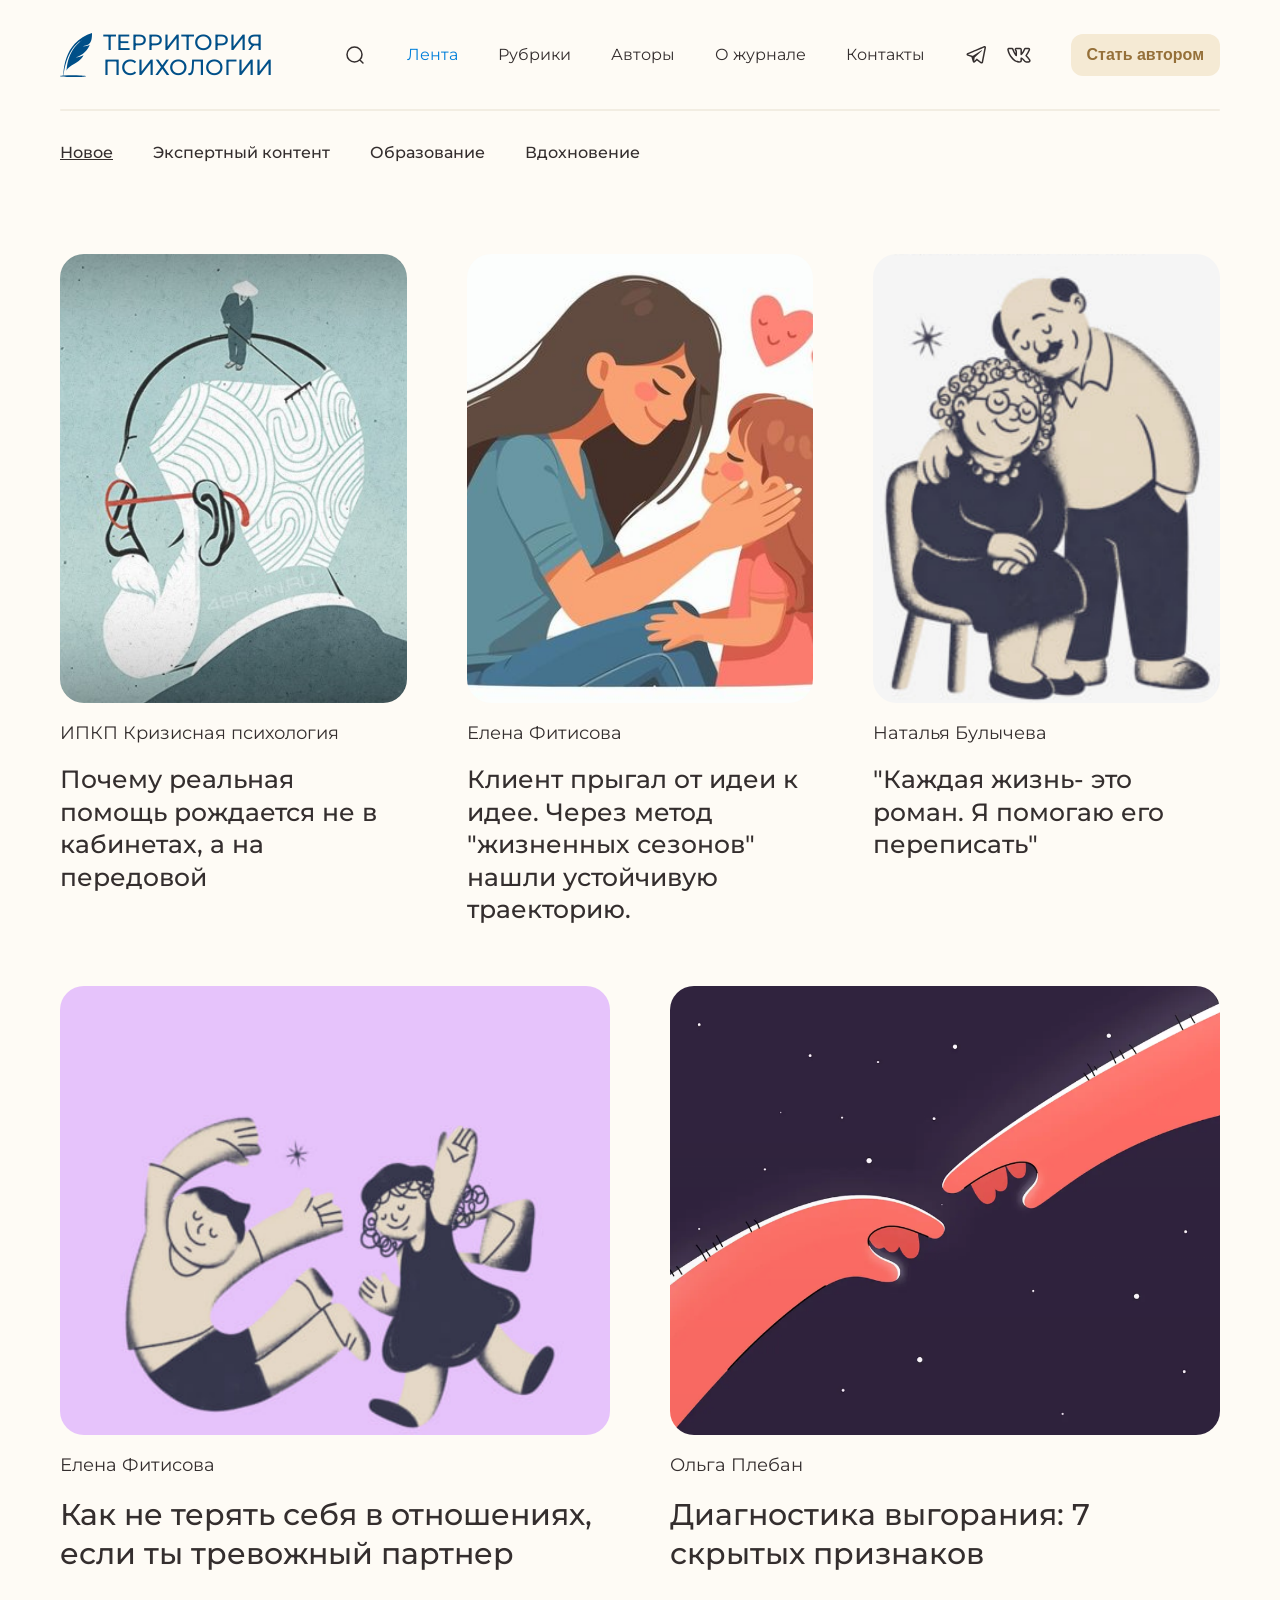
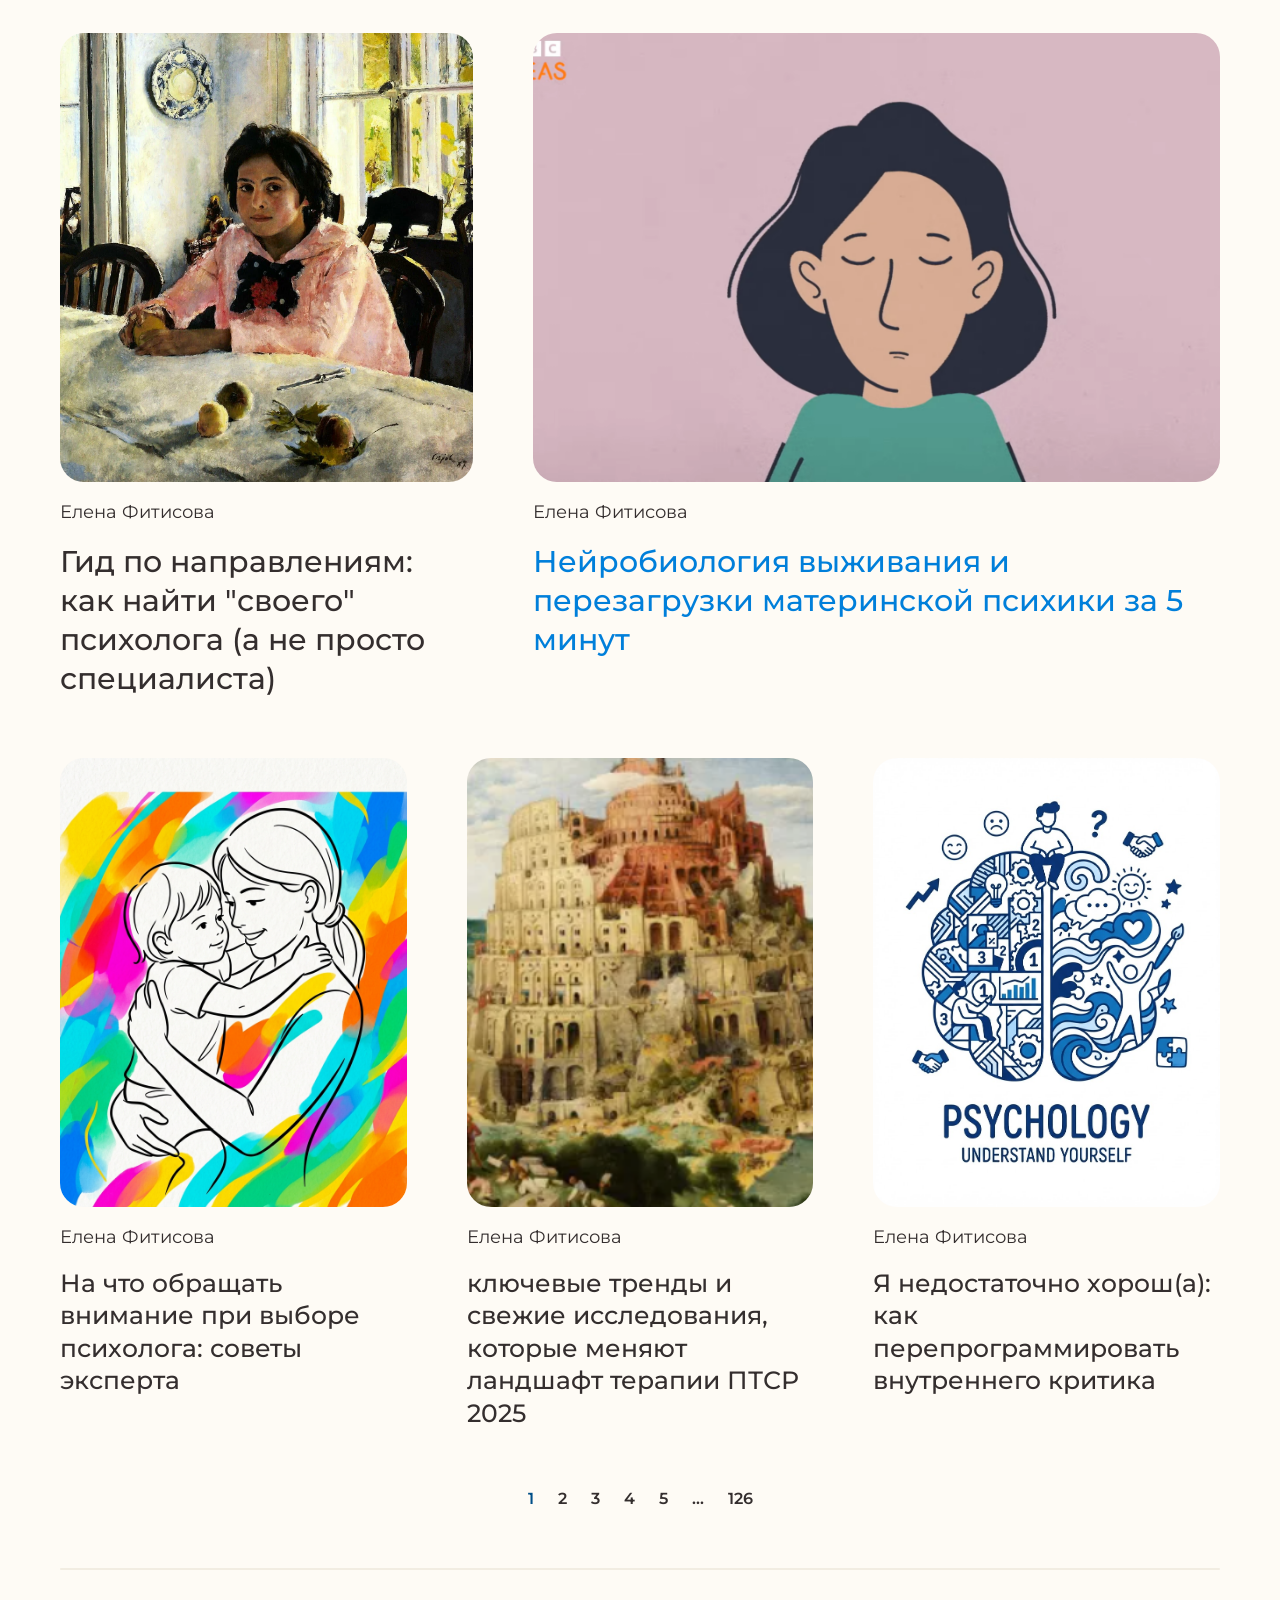
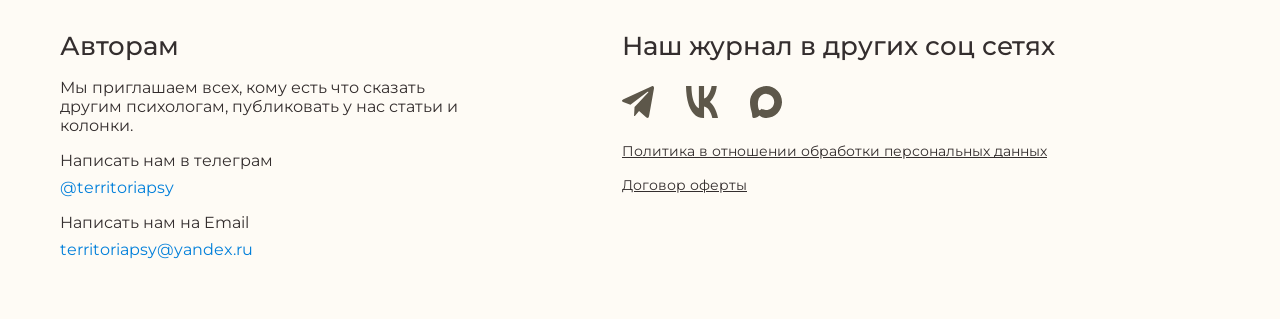
==== prototype/index.html @ 6377204c "Add clickable prototype for Territoriya Psihologii (desktop + mobile) Static HTML/CSS/JS prototype b" ====
<!doctype html>
<html lang="ru">
<head>
<meta charset="UTF-8">
<meta name="viewport" content="width=device-width, initial-scale=1">
<title>Территория психологии — Лента</title>
<link rel="preconnect" href="https://fonts.googleapis.com">
<link rel="preconnect" href="https://fonts.gstatic.com" crossorigin>
<link href="https://fonts.googleapis.com/css2?family=Montserrat:wght@400;500;600;700&display=swap" rel="stylesheet">
<link rel="stylesheet" href="styles.css">
</head>
<body>

<header class="site-header">
  <div class="container">
    <div class="header-row">
      <a href="index.html" class="logo">
        <img src="assets/logo-mark.svg" alt="Территория психологии">
        <div class="logo-text">ТЕРРИТОРИЯ<br>ПСИХОЛОГИИ</div>
      </a>
      <div class="header-menu">
        <div class="header-menu-items">
          <button class="icon-btn" aria-label="Поиск"><img src="assets/icon-search.svg" alt=""></button>
          <a href="index.html" class="active">Лента</a>
          <a href="#">Рубрики</a>
          <a href="#">Авторы</a>
          <a href="#">О журнале</a>
          <a href="#">Контакты</a>
          <div class="social-icons">
            <a href="#"><img src="assets/icon-telegram.svg" alt="Telegram"></a>
            <a href="#"><img src="assets/icon-vk.svg" alt="VK"></a>
          </div>
        </div>
        <button class="author-cta">Стать автором</button>
      </div>
      <button class="hamburger-btn" onclick="toggleMobileMenu(true)" aria-label="Меню">
        <img src="assets/icon-menu.svg" alt="">
      </button>
    </div>
    <div class="container" style="padding:0;">
      <div class="divider"></div>
    </div>
    <div class="secondary-menu container" style="padding-left:0;padding-right:0;">
      <a href="#" class="active">Новое</a>
      <a href="#">Экспертный контент</a>
      <a href="#">Образование</a>
      <a href="#">Вдохновение</a>
    </div>
  </div>
</header>

<main class="container">
  <div class="articles">

    <div class="row row-featured">
      <a href="article.html" class="card">
        <div class="card-image"><img src="assets/card-1.png" alt=""></div>
        <div class="card-author">ИПКП Кризисная психология</div>
        <div class="card-title">Почему реальная помощь рождается не в кабинетах, а на передовой</div>
      </a>
      <a href="article.html" class="card">
        <div class="card-image"><img src="assets/card-2.png" alt=""></div>
        <div class="card-author">Елена Фитисова</div>
        <div class="card-title">Клиент прыгал от идеи к идее. Через метод "жизненных сезонов" нашли устойчивую траекторию.</div>
      </a>
      <a href="article.html" class="card">
        <div class="card-image" style="background:#f5f5f5;"><img src="assets/card-3.png" alt=""></div>
        <div class="card-author">Наталья Булычева</div>
        <div class="card-title">"Каждая жизнь- это роман. Я помогаю его переписать"</div>
      </a>
    </div>

    <div class="row row-main">
      <a href="article.html" class="card">
        <div class="card-image"><img src="assets/card-4.png" alt=""></div>
        <div class="card-author">Елена Фитисова</div>
        <div class="card-title">Как не терять себя в отношениях, если ты тревожный партнер</div>
      </a>
      <a href="article.html" class="card">
        <div class="card-image"><img src="assets/card-5.png" alt=""></div>
        <div class="card-author">Ольга Плебан</div>
        <div class="card-title">Диагностика выгорания: 7 скрытых признаков</div>
      </a>
    </div>

    <div class="row row-main">
      <a href="article.html" class="card card-narrow">
        <div class="card-image"><img src="assets/card-6.png" alt=""></div>
        <div class="card-author">Елена Фитисова</div>
        <div class="card-title">Гид по направлениям: как найти "своего" психолога (а не просто специалиста)</div>
      </a>
      <a href="article.html" class="card card-wide card-link">
        <div class="card-image"><img src="assets/card-7.png" alt=""></div>
        <div class="card-author">Елена Фитисова</div>
        <div class="card-title">Нейробиология выживания и перезагрузки материнской психики за 5 минут</div>
      </a>
    </div>

    <div class="row">
      <a href="article.html" class="card">
        <div class="card-image"><img src="assets/card-bg-a.png" alt=""></div>
        <div class="card-author">Елена Фитисова</div>
        <div class="card-title">На что обращать внимание при выборе психолога: советы эксперта</div>
      </a>
      <a href="article.html" class="card">
        <div class="card-image"><img src="assets/card-8.png" alt=""></div>
        <div class="card-author">Елена Фитисова</div>
        <div class="card-title">ключевые тренды и свежие исследования, которые меняют ландшафт терапии ПТСР 2025</div>
      </a>
      <a href="article.html" class="card">
        <div class="card-image"><img src="assets/card-bg-b.png" alt=""></div>
        <div class="card-author">Елена Фитисова</div>
        <div class="card-title">Я недостаточно хорош(а): как перепрограммировать внутреннего критика</div>
      </a>
    </div>

  </div>

  <nav class="pagination">
    <a href="#" class="active">1</a>
    <a href="#">2</a>
    <a href="#">3</a>
    <a href="#">4</a>
    <a href="#">5</a>
    <span>...</span>
    <a href="#">126</a>
  </nav>

  <div class="divider" style="margin: 40px 0 0;"></div>

  <footer class="site-footer">
    <div class="footer-contact">
      <p class="footer-heading">Авторам</p>
      <p class="desc">Мы приглашаем всех, кому есть что сказать другим психологам, публиковать у нас статьи и колонки.</p>
      <div class="footer-action">
        <span>Написать нам в телеграм</span>
        <span class="handle">@territoriapsy</span>
      </div>
      <div class="footer-action">
        <span>Написать нам на Email</span>
        <span class="handle">territoriapsy@yandex.ru</span>
      </div>
    </div>
    <div class="footer-social">
      <p class="footer-heading">Наш журнал в других соц сетях</p>
      <div class="footer-social-icons">
        <img src="assets/footer-social-1.svg" alt="">
        <img src="assets/footer-social-2.svg" alt="">
        <img src="assets/footer-social-3.svg" alt="">
      </div>
      <div class="footer-policies">
        <a href="#">Политика в отношении обработки персональных данных</a>
        <a href="#">Договор оферты</a>
      </div>
    </div>
  </footer>
</main>

<div class="mobile-menu-overlay" id="mobileMenu">
  <div class="container">
    <div class="header-row">
      <a href="index.html" class="logo">
        <img src="assets/logo-mark.svg" alt="Территория психологии">
        <div class="logo-text">ТЕРРИТОРИЯ<br>ПСИХОЛОГИИ</div>
      </a>
      <button class="mobile-menu-close" onclick="toggleMobileMenu(false)" aria-label="Закрыть">
        <img src="assets/icon-close.svg" alt="">
      </button>
    </div>
    <nav class="mobile-menu-links">
      <a href="index.html" class="active">Лента</a>
      <a href="#">Рубрики</a>
      <a href="#">Авторы</a>
      <a href="#">О журнале</a>
      <a href="#">Контакты</a>
      <div class="mobile-menu-social">
        <img src="assets/footer-social-1.svg" alt="">
        <img src="assets/footer-social-2.svg" alt="">
        <img src="assets/footer-social-3.svg" alt="">
      </div>
    </nav>
    <button class="author-cta mobile-menu-cta">Стать автором</button>
  </div>
</div>

<script src="script.js"></script>
</body>
</html>
---- prototype/styles.css ----
:root {
  --bg: #fefbf5;
  --text: #342e2e;
  --blue: #007fda;
  --blue-dark: #004f88;
  --divider: #f2ede2;
  --tan-bg: #f5ead4;
  --tan-text: #957039;
  --tan-bg-2: #eddcbb;
  --tan-text-2: #885200;
  --placeholder: #a19999;
}

* {
  box-sizing: border-box;
}

html, body {
  margin: 0;
  padding: 0;
}

body {
  background: var(--bg);
  color: var(--text);
  font-family: "Montserrat", "Segoe UI", Arial, sans-serif;
  -webkit-font-smoothing: antialiased;
}

a {
  color: inherit;
  text-decoration: none;
}

img {
  display: block;
}

.container {
  width: 1320px;
  max-width: 100%;
  margin: 0 auto;
  padding: 0 60px;
}

/* Header */

.site-header {
  background: var(--bg);
}

.header-row {
  display: flex;
  align-items: center;
  justify-content: space-between;
  padding: 30px 0;
}

.logo {
  display: flex;
  align-items: center;
  gap: 11px;
}

.logo img {
  width: 32px;
  height: 44px;
}

.logo-text {
  font-size: 21.5px;
  font-weight: 500;
  line-height: 1.15;
  color: var(--blue-dark);
}

.header-menu {
  display: flex;
  align-items: center;
  gap: 40px;
}

.header-menu-items {
  display: flex;
  align-items: center;
  gap: 40px;
}

.header-menu-items .icon-btn {
  display: flex;
  align-items: center;
  justify-content: center;
  border: none;
  background: none;
  padding: 0;
  cursor: pointer;
}

.header-menu-items img {
  width: 24px;
  height: 24px;
}

.header-menu-items a {
  font-size: 16px;
  white-space: nowrap;
}

.header-menu-items a.active {
  color: var(--blue);
}

.header-menu-items a:not(.active) {
  color: var(--text);
}

.article-page .header-menu-items a.active {
  color: var(--blue-dark);
}

.social-icons {
  display: flex;
  align-items: center;
  gap: 18px;
}

.social-icons img {
  width: 24px;
  height: 24px;
}

.author-cta {
  background: var(--tan-bg);
  color: var(--tan-text);
  font-weight: 600;
  font-size: 16px;
  padding: 12px 16px;
  border-radius: 12px;
  border: none;
  cursor: pointer;
  white-space: nowrap;
}

.article-page .author-cta {
  background: var(--tan-bg-2);
  color: var(--tan-text-2);
}

.hamburger-btn {
  display: none;
  align-items: center;
  justify-content: center;
  width: 32px;
  height: 32px;
  border: none;
  background: none;
  padding: 0;
  cursor: pointer;
  flex-shrink: 0;
}

.hamburger-btn img {
  width: 32px;
  height: 32px;
}

/* Mobile menu overlay (shared markup on every page) */

.mobile-menu-overlay {
  display: none;
  position: fixed;
  inset: 0;
  background: var(--bg);
  z-index: 1000;
  overflow-y: auto;
}

.mobile-menu-overlay.open {
  display: block;
}

.mobile-menu-close {
  width: 32px;
  height: 32px;
  border: none;
  background: none;
  padding: 0;
  cursor: pointer;
}

.mobile-menu-close img {
  width: 32px;
  height: 32px;
}

.mobile-menu-links {
  display: flex;
  flex-direction: column;
  align-items: flex-end;
  gap: 32px;
  padding: 48px 20px 0;
}

.mobile-menu-links a {
  font-size: 26px;
  font-weight: 500;
  line-height: 1.6;
  color: var(--text);
}

.mobile-menu-links a.active {
  color: var(--blue-dark);
}

.mobile-menu-social {
  display: flex;
  gap: 24px;
  justify-content: flex-end;
  width: 100%;
}

.mobile-menu-social img {
  width: 32px;
  height: 32px;
}

.mobile-menu-cta {
  position: fixed;
  left: 20px;
  right: 20px;
  bottom: 32px;
  width: auto;
  text-align: center;
  background: var(--tan-bg-2);
  color: var(--tan-text-2);
}

.divider {
  height: 2px;
  background: var(--divider);
  border-radius: 5px;
  width: 100%;
}

.secondary-menu {
  display: flex;
  gap: 40px;
  padding: 32px 0;
  font-weight: 500;
  font-size: 16px;
}

.secondary-menu a.active {
  text-decoration: underline;
}

/* Back link on article page */

.back-link {
  display: inline-flex;
  align-items: center;
  gap: 12px;
  padding: 24px 0 0;
  font-size: 16px;
  cursor: pointer;
}

.back-link img {
  width: 24px;
  height: 24px;
}

/* Articles grid */

.articles {
  display: flex;
  flex-direction: column;
  gap: 60px;
  padding: 60px 0;
}

.row {
  display: flex;
  gap: 60px;
  align-items: flex-start;
}

.card {
  display: flex;
  flex-direction: column;
  gap: 19px;
  flex: 1;
  min-width: 0;
  cursor: pointer;
}

.card:hover .card-title {
  opacity: 0.85;
}

.card.card-narrow {
  flex: 0 0 413px;
}

.card.card-wide {
  flex: 1;
}

.card-image {
  width: 100%;
  height: 449px;
  border-radius: 24px;
  overflow: hidden;
  background: var(--placeholder);
}

.card-image img {
  width: 100%;
  height: 100%;
  object-fit: cover;
}

.card-author {
  font-size: 18px;
  font-weight: 400;
}

.card-title {
  font-size: 25px;
  font-weight: 500;
  line-height: 1.3;
  transition: opacity 0.15s ease;
}

.row-main .card-title {
  font-size: 30px;
  font-weight: 500;
}

.card-link .card-title {
  color: var(--blue);
}

/* Pagination */

.pagination {
  display: flex;
  justify-content: center;
  gap: 24px;
  font-weight: 600;
  font-size: 16px;
  padding-bottom: 20px;
}

.pagination .active {
  color: var(--blue-dark);
}

/* Footer */

.site-footer {
  padding: 60px 0;
  display: flex;
  gap: 162px;
}

.footer-contact,
.footer-social {
  display: flex;
  flex-direction: column;
  gap: 16px;
}

.footer-contact {
  width: 400px;
}

.footer-social {
  width: 498px;
  gap: 24px;
}

.footer-heading {
  font-size: 26px;
  font-weight: 500;
  margin: 0;
}

.footer-contact p.desc {
  font-size: 16px;
  margin: 0;
}

.footer-action {
  display: flex;
  flex-direction: column;
  gap: 8px;
  font-size: 16px;
}

.footer-action .handle {
  color: var(--blue);
}

.footer-social-icons {
  display: flex;
  gap: 32px;
}

.footer-social-icons img {
  width: 32px;
  height: 32px;
}

.footer-policies {
  display: flex;
  flex-direction: column;
  gap: 16px;
  font-size: 14px;
}

.footer-policies a {
  text-decoration: underline;
}

/* Article page */

.article-header {
  display: flex;
  flex-direction: column;
  gap: 16px;
  padding-top: 40px;
}

.article-meta {
  display: flex;
  gap: 16px;
  align-items: center;
  font-size: 20px;
}

.article-views {
  display: flex;
  align-items: center;
  gap: 8px;
}

.article-views img {
  width: 24px;
  height: 24px;
}

.article-title {
  font-size: 50px;
  font-weight: 500;
  line-height: 1.1;
  margin: 0;
}

.article-content {
  display: flex;
  gap: 60px;
  padding: 52px 0 0;
  align-items: flex-start;
}

.article-text {
  flex: 1;
  min-width: 0;
  display: flex;
  flex-direction: column;
  gap: 24px;
}

.article-text h2 {
  font-size: 26px;
  font-weight: 600;
  margin: 0;
}

.article-text p {
  font-size: 20px;
  line-height: 1.6;
  margin: 0;
}

.author-info {
  display: flex;
  gap: 20px;
  align-items: center;
  flex: 0 0 490px;
}

.author-image {
  width: 185px;
  height: 185px;
  border-radius: 24px;
  overflow: hidden;
  background: #fff;
}

.author-image img {
  width: 100%;
  height: 100%;
  object-fit: cover;
}

.author-details {
  display: flex;
  flex-direction: column;
  gap: 16px;
  width: 285px;
}

.author-name {
  font-size: 26px;
  font-weight: 600;
  text-decoration: underline;
  margin: 0;
  line-height: 1.3;
}

.author-role {
  font-size: 20px;
  margin: 0;
}

.hero-image {
  width: 100%;
  height: 683px;
  border-radius: 36px;
  overflow: hidden;
  margin-top: 60px;
}

.hero-image img {
  width: 100%;
  height: 100%;
  object-fit: cover;
}

.article-section {
  width: 780px;
  max-width: 100%;
  margin: 60px auto 0;
  display: flex;
  flex-direction: column;
  gap: 32px;
}

.article-section h3 {
  font-size: 30px;
  font-weight: 600;
  margin: 0;
}

.article-section-details {
  display: flex;
  flex-direction: column;
  gap: 16px;
  font-size: 18px;
}

.article-section-details p {
  margin: 0;
  line-height: 1.6;
}

.article-section-details ul {
  margin: 0;
  padding-left: 27px;
  display: flex;
  flex-direction: column;
  gap: 16px;
}

.article-section-details li {
  line-height: 1.6;
}

.article-footer-spacer {
  height: 60px;
}

/* ==========================================================
   Mobile (<=767px) — matches Figma "mobile" frame (428px)
   ========================================================== */

@media (max-width: 767px) {
  .container {
    padding: 0 20px;
  }

  .header-row {
    padding: 20px 0;
  }

  .logo img {
    width: 23px;
    height: 33px;
  }

  .logo-text {
    font-size: 15px;
  }

  .header-menu {
    display: none;
  }

  .hamburger-btn {
    display: flex;
  }

  .secondary-menu {
    gap: 24px;
    padding: 16px 20px;
    margin: 0 -20px;
    width: auto;
    overflow-x: auto;
    white-space: nowrap;
    -webkit-overflow-scrolling: touch;
  }

  .secondary-menu::-webkit-scrollbar {
    display: none;
  }

  /* Articles grid -> single column */

  .articles {
    gap: 32px;
    padding: 32px 0;
  }

  .row {
    flex-direction: column;
    gap: 32px;
  }

  .card {
    gap: 12px;
  }

  .card.card-narrow,
  .card.card-wide {
    flex: 1 1 auto;
  }

  .card-image {
    height: 200px;
    border-radius: 16px;
  }

  .card-author {
    font-size: 16px;
  }

  .card-title,
  .row-main .card-title {
    font-size: 18px;
    font-weight: 500;
  }

  .pagination {
    gap: 16px;
    flex-wrap: wrap;
  }

  /* Footer */

  .site-footer {
    flex-direction: column;
    gap: 40px;
    padding: 40px 0;
  }

  .footer-contact,
  .footer-social {
    width: 100%;
  }

  .footer-social {
    gap: 40px;
  }

  .footer-heading {
    font-size: 18px;
  }

  /* Article page */

  .back-link {
    padding: 16px 0 0;
  }

  .article-header {
    padding-top: 24px;
    gap: 16px;
  }

  .article-meta {
    font-size: 16px;
  }

  .article-views img {
    width: 16px;
    height: 16px;
  }

  .article-title {
    font-size: 26px;
  }

  .article-content {
    flex-direction: column;
    gap: 24px;
    padding-top: 24px;
  }

  .author-info {
    flex: none;
    width: 100%;
  }

  .author-image {
    width: 121px;
    height: 121px;
    border-radius: 16px;
  }

  .author-details {
    width: auto;
    flex: 1;
    min-width: 0;
    gap: 8px;
  }

  .author-name {
    font-size: 18px;
  }

  .author-role {
    font-size: 16px;
  }

  .article-text {
    gap: 16px;
  }

  .article-text h2 {
    font-size: 18px;
  }

  .article-text p {
    font-size: 18px;
  }

  .hero-image {
    height: 200px;
    border-radius: 16px;
    margin-top: 40px;
  }

  .article-section {
    width: 100%;
    margin: 40px 0 0;
    gap: 24px;
  }

  .article-section h3 {
    font-size: 18px;
  }

  .article-section-details {
    font-size: 16px;
  }

  .article-footer-spacer {
    height: 40px;
  }
}
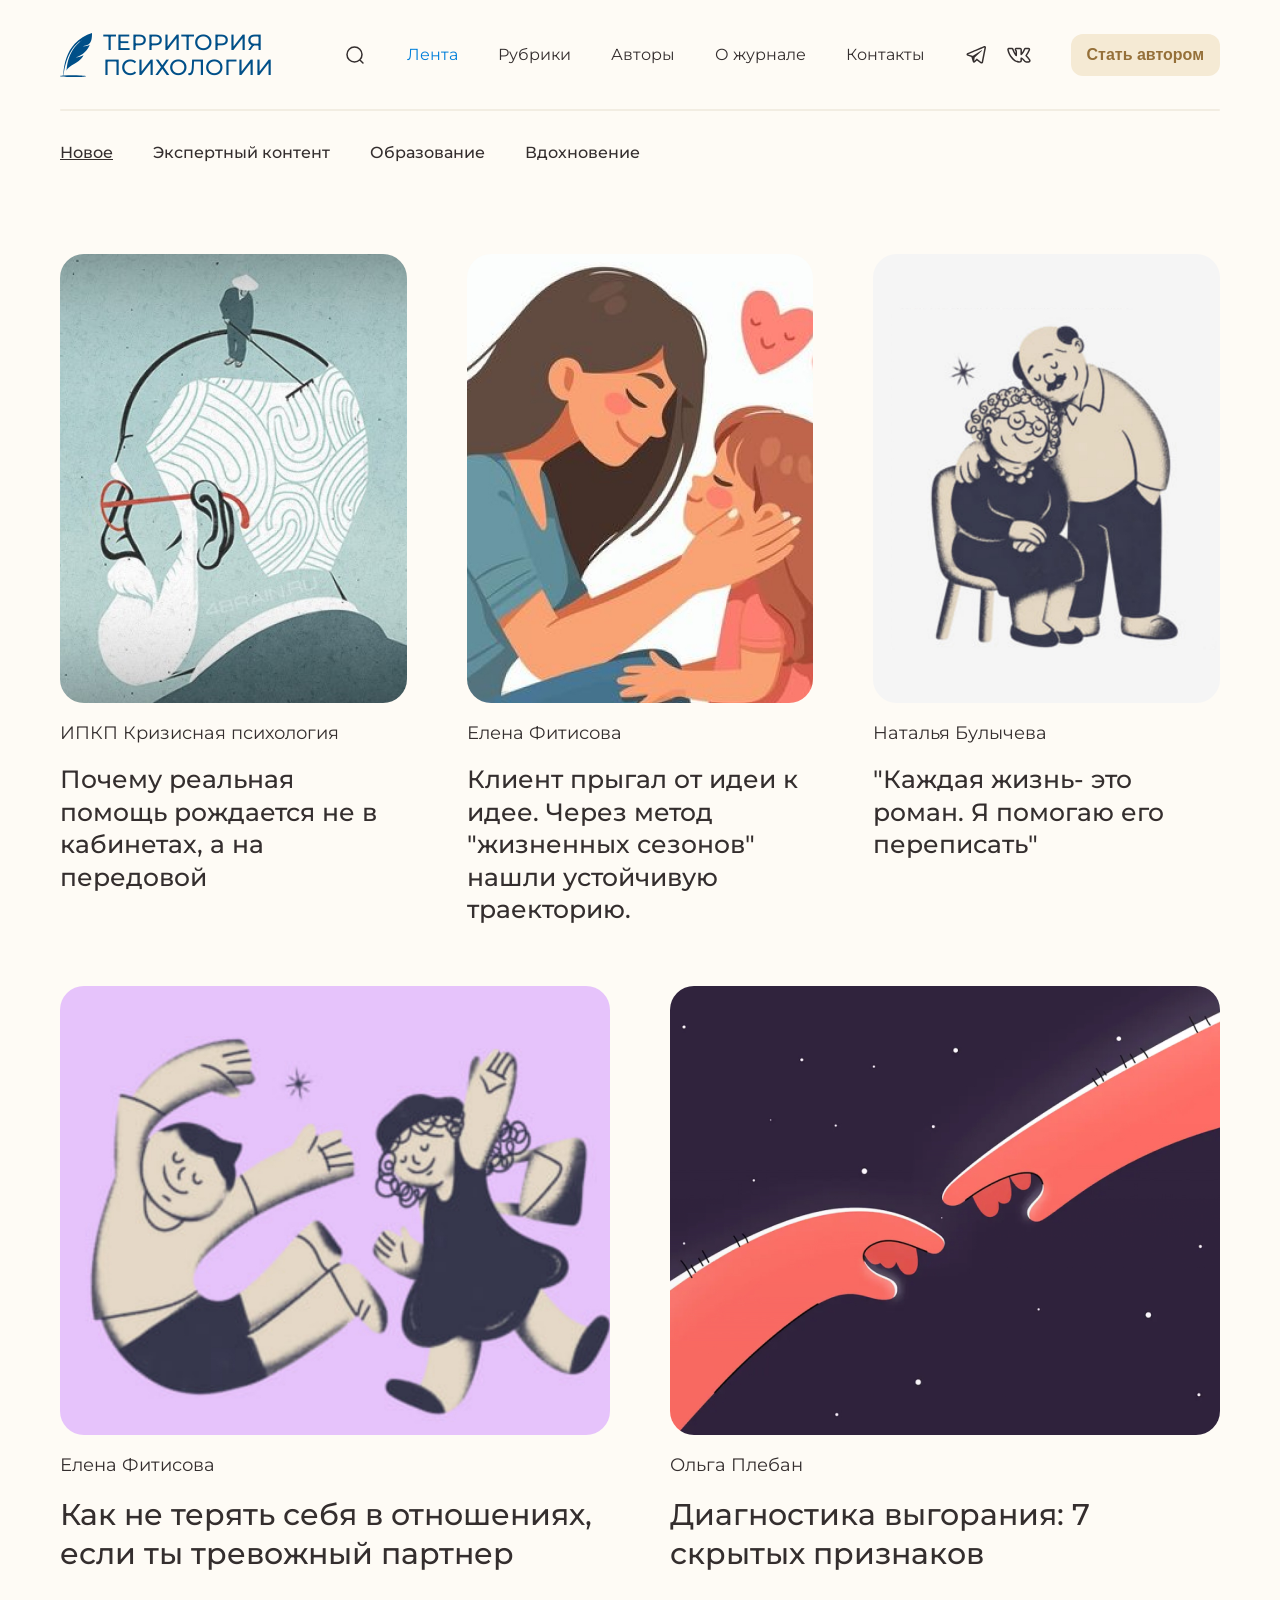
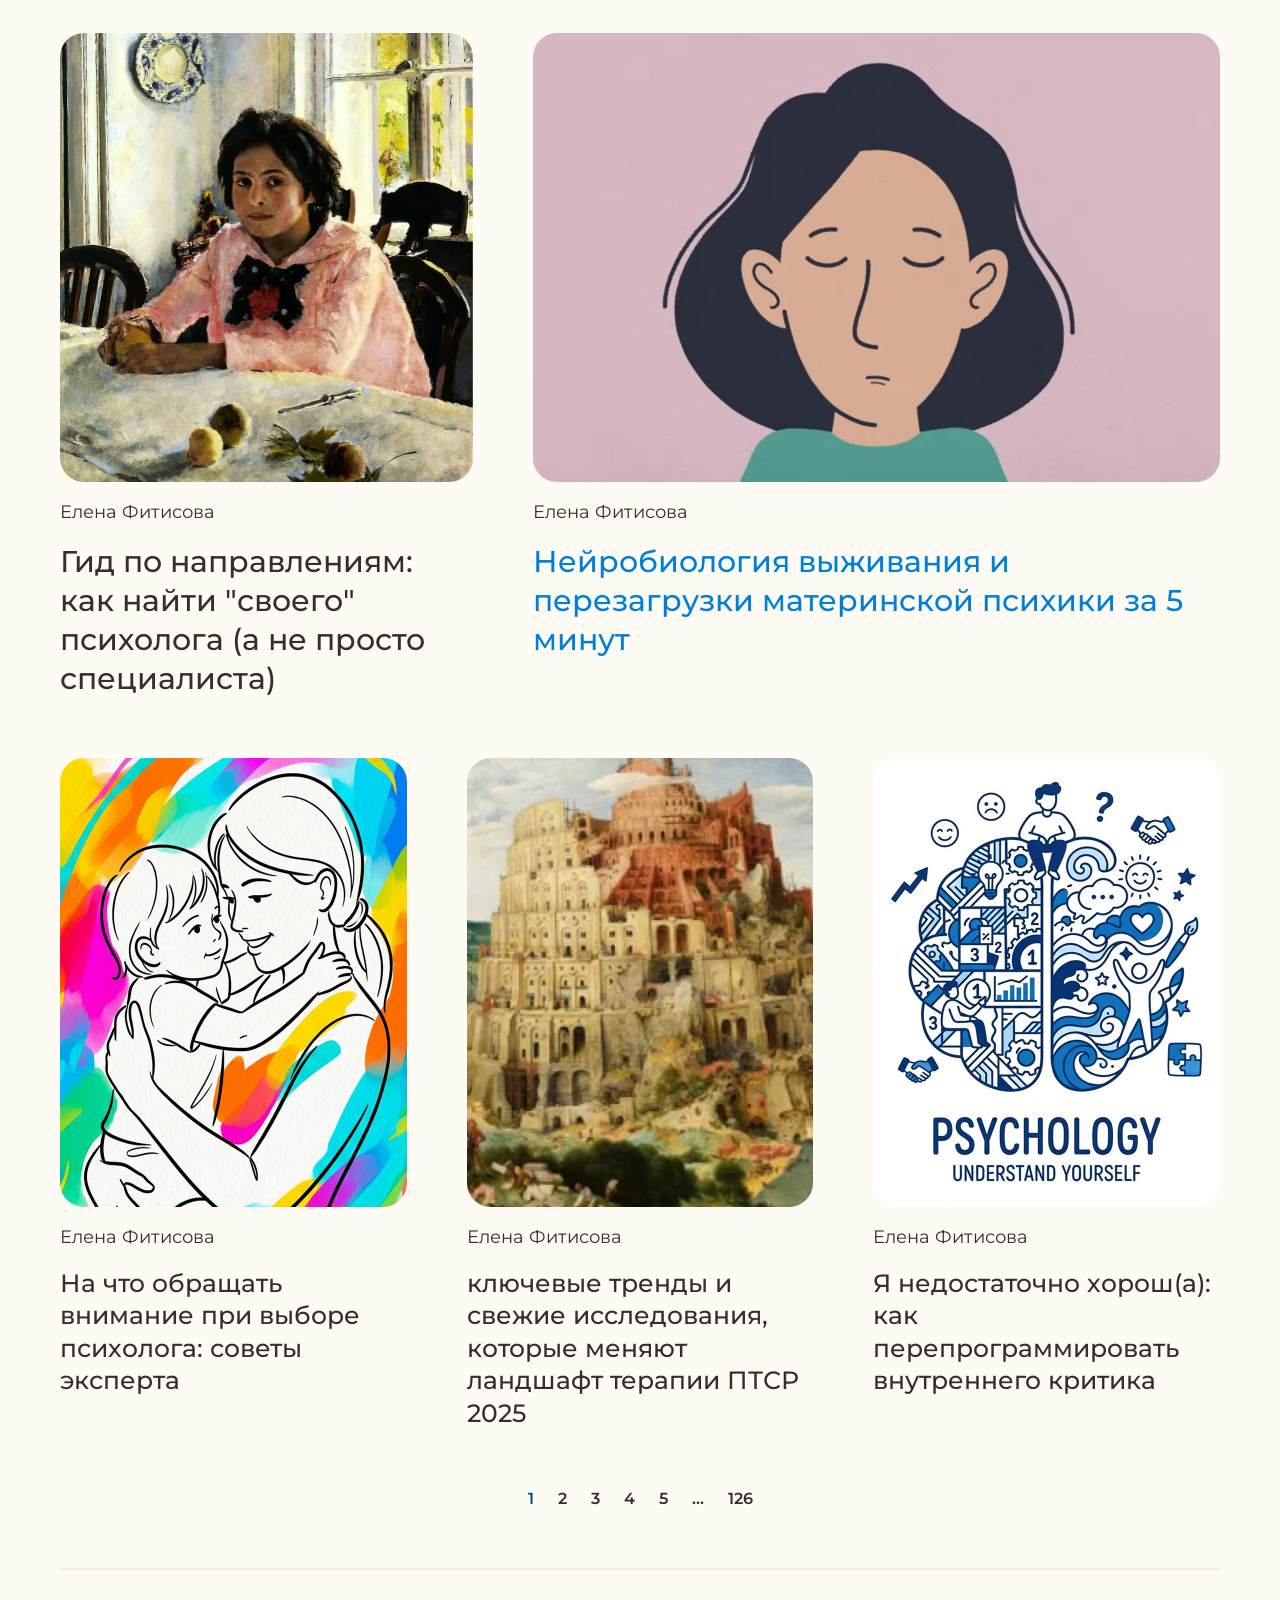
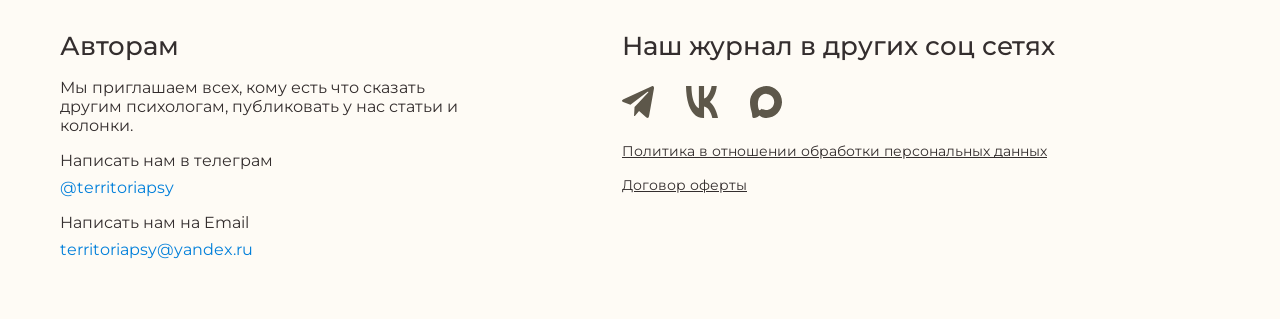
==== commit b7cee228: "Replace placeholder images with final photos/illustrations Swap Figma-export card art for the finish" ====
--- a/prototype/index.html
+++ b/prototype/index.html
@@ -54,17 +54,17 @@
 
     <div class="row row-featured">
       <a href="article.html" class="card">
-        <div class="card-image"><img src="assets/card-1.png" alt=""></div>
+        <div class="card-image"><img src="assets/card-1.jpg" alt=""></div>
         <div class="card-author">ИПКП Кризисная психология</div>
         <div class="card-title">Почему реальная помощь рождается не в кабинетах, а на передовой</div>
       </a>
       <a href="article.html" class="card">
-        <div class="card-image"><img src="assets/card-2.png" alt=""></div>
+        <div class="card-image"><img src="assets/card-2.jpg" alt=""></div>
         <div class="card-author">Елена Фитисова</div>
         <div class="card-title">Клиент прыгал от идеи к идее. Через метод "жизненных сезонов" нашли устойчивую траекторию.</div>
       </a>
       <a href="article.html" class="card">
-        <div class="card-image" style="background:#f5f5f5;"><img src="assets/card-3.png" alt=""></div>
+        <div class="card-image"><img src="assets/card-3.jpg" alt=""></div>
         <div class="card-author">Наталья Булычева</div>
         <div class="card-title">"Каждая жизнь- это роман. Я помогаю его переписать"</div>
       </a>
@@ -72,12 +72,12 @@
 
     <div class="row row-main">
       <a href="article.html" class="card">
-        <div class="card-image"><img src="assets/card-4.png" alt=""></div>
+        <div class="card-image"><img src="assets/card-4.jpg" alt=""></div>
         <div class="card-author">Елена Фитисова</div>
         <div class="card-title">Как не терять себя в отношениях, если ты тревожный партнер</div>
       </a>
       <a href="article.html" class="card">
-        <div class="card-image"><img src="assets/card-5.png" alt=""></div>
+        <div class="card-image"><img src="assets/card-5.jpg" alt=""></div>
         <div class="card-author">Ольга Плебан</div>
         <div class="card-title">Диагностика выгорания: 7 скрытых признаков</div>
       </a>
@@ -85,12 +85,12 @@
 
     <div class="row row-main">
       <a href="article.html" class="card card-narrow">
-        <div class="card-image"><img src="assets/card-6.png" alt=""></div>
+        <div class="card-image"><img src="assets/card-6.jpg" alt=""></div>
         <div class="card-author">Елена Фитисова</div>
         <div class="card-title">Гид по направлениям: как найти "своего" психолога (а не просто специалиста)</div>
       </a>
       <a href="article.html" class="card card-wide card-link">
-        <div class="card-image"><img src="assets/card-7.png" alt=""></div>
+        <div class="card-image"><img src="assets/card-7.jpg" alt=""></div>
         <div class="card-author">Елена Фитисова</div>
         <div class="card-title">Нейробиология выживания и перезагрузки материнской психики за 5 минут</div>
       </a>
@@ -98,17 +98,17 @@
 
     <div class="row">
       <a href="article.html" class="card">
-        <div class="card-image"><img src="assets/card-bg-a.png" alt=""></div>
+        <div class="card-image"><img src="assets/card-8.jpg" alt=""></div>
         <div class="card-author">Елена Фитисова</div>
         <div class="card-title">На что обращать внимание при выборе психолога: советы эксперта</div>
       </a>
       <a href="article.html" class="card">
-        <div class="card-image"><img src="assets/card-8.png" alt=""></div>
+        <div class="card-image"><img src="assets/card-9.jpg" alt=""></div>
         <div class="card-author">Елена Фитисова</div>
         <div class="card-title">ключевые тренды и свежие исследования, которые меняют ландшафт терапии ПТСР 2025</div>
       </a>
       <a href="article.html" class="card">
-        <div class="card-image"><img src="assets/card-bg-b.png" alt=""></div>
+        <div class="card-image"><img src="assets/card-10.jpg" alt=""></div>
         <div class="card-author">Елена Фитисова</div>
         <div class="card-title">Я недостаточно хорош(а): как перепрограммировать внутреннего критика</div>
       </a>
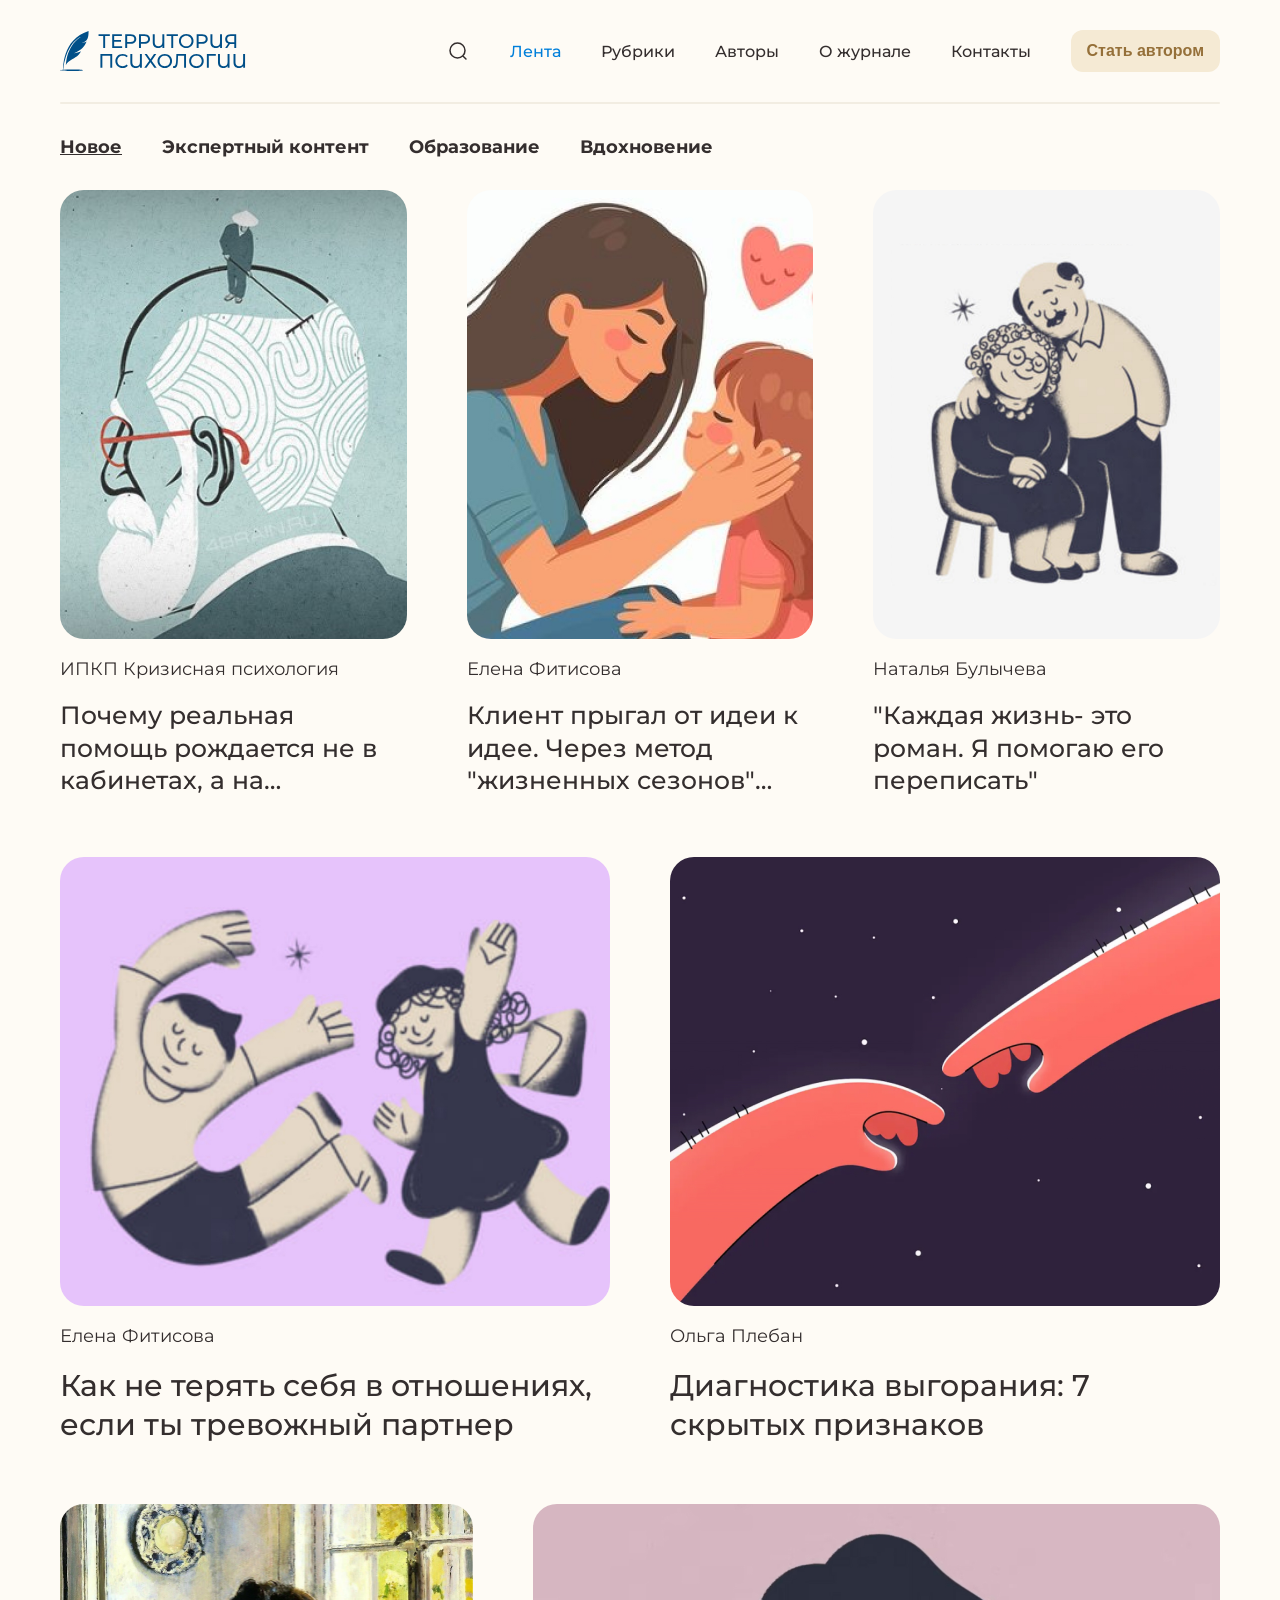
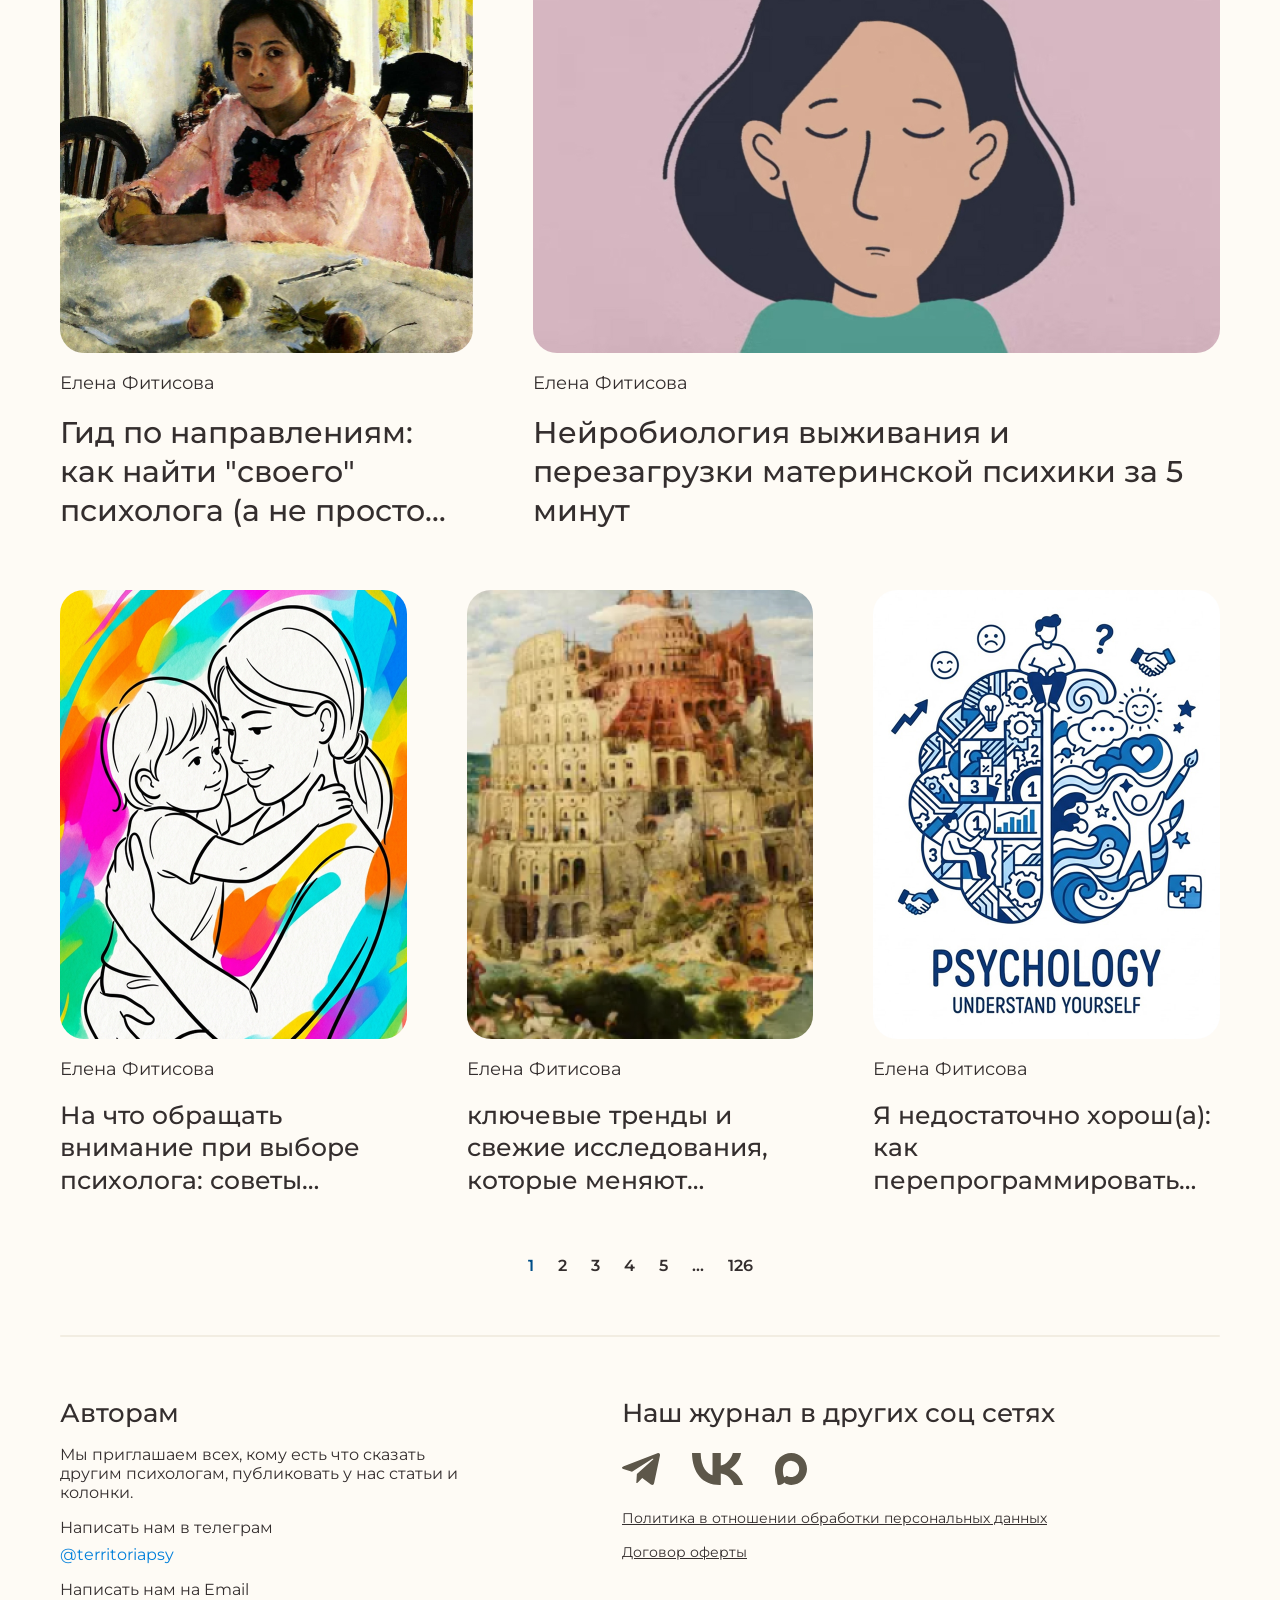
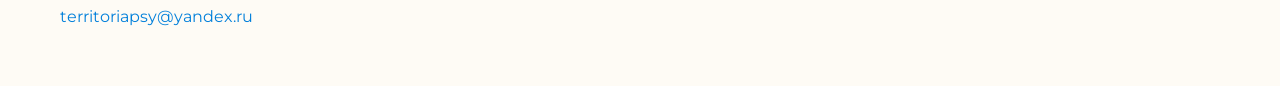
==== commit fa4d9dd8: "Update header logo, fix distorted footer social icons, header nav weight Swap in the finished combin" ====
--- a/prototype/index.html
+++ b/prototype/index.html
@@ -15,8 +15,7 @@
   <div class="container">
     <div class="header-row">
       <a href="index.html" class="logo">
-        <img src="assets/logo-mark.svg" alt="Территория психологии">
-        <div class="logo-text">ТЕРРИТОРИЯ<br>ПСИХОЛОГИИ</div>
+        <img src="assets/Logo.svg" alt="Территория психологии">
       </a>
       <div class="header-menu">
         <div class="header-menu-items">
@@ -26,10 +25,6 @@
           <a href="#">Авторы</a>
           <a href="#">О журнале</a>
           <a href="#">Контакты</a>
-          <div class="social-icons">
-            <a href="#"><img src="assets/icon-telegram.svg" alt="Telegram"></a>
-            <a href="#"><img src="assets/icon-vk.svg" alt="VK"></a>
-          </div>
         </div>
         <button class="author-cta">Стать автором</button>
       </div>
@@ -160,8 +155,7 @@
   <div class="container">
     <div class="header-row">
       <a href="index.html" class="logo">
-        <img src="assets/logo-mark.svg" alt="Территория психологии">
-        <div class="logo-text">ТЕРРИТОРИЯ<br>ПСИХОЛОГИИ</div>
+        <img src="assets/Logo.svg" alt="Территория психологии">
       </a>
       <button class="mobile-menu-close" onclick="toggleMobileMenu(false)" aria-label="Закрыть">
         <img src="assets/icon-close.svg" alt="">
--- a/prototype/styles.css
+++ b/prototype/styles.css
@@ -63,15 +63,8 @@
 }
 
 .logo img {
-  width: 32px;
-  height: 44px;
-}
-
-.logo-text {
-  font-size: 21.5px;
-  font-weight: 500;
-  line-height: 1.15;
-  color: var(--blue-dark);
+  width: auto;
+  height: 40px;
 }
 
 .header-menu {
@@ -103,6 +96,7 @@
 
 .header-menu-items a {
   font-size: 16px;
+  font-weight: 500;
   white-space: nowrap;
 }
 
@@ -220,7 +214,7 @@
 }
 
 .mobile-menu-social img {
-  width: 32px;
+  width: auto;
   height: 32px;
 }
 
@@ -246,8 +240,8 @@
   display: flex;
   gap: 40px;
   padding: 32px 0;
-  font-weight: 500;
-  font-size: 16px;
+  font-weight: 700;
+  font-size: 18px;
 }
 
 .secondary-menu a.active {
@@ -276,7 +270,7 @@
   display: flex;
   flex-direction: column;
   gap: 60px;
-  padding: 60px 0;
+  padding: 0 0 60px;
 }
 
 .row {
@@ -329,7 +323,11 @@
   font-size: 25px;
   font-weight: 500;
   line-height: 1.3;
-  transition: opacity 0.15s ease;
+  transition: color 0.15s ease, opacity 0.15s ease;
+  display: -webkit-box;
+  -webkit-box-orient: vertical;
+  -webkit-line-clamp: 3;
+  overflow: hidden;
 }
 
 .row-main .card-title {
@@ -337,8 +335,9 @@
   font-weight: 500;
 }
 
-.card-link .card-title {
+.card-link:hover .card-title {
   color: var(--blue);
+  opacity: 1;
 }
 
 /* Pagination */
@@ -408,7 +407,7 @@
 }
 
 .footer-social-icons img {
-  width: 32px;
+  width: auto;
   height: 32px;
 }
 
@@ -596,12 +595,8 @@
   }
 
   .logo img {
-    width: 23px;
+    width: auto;
     height: 33px;
-  }
-
-  .logo-text {
-    font-size: 15px;
   }
 
   .header-menu {
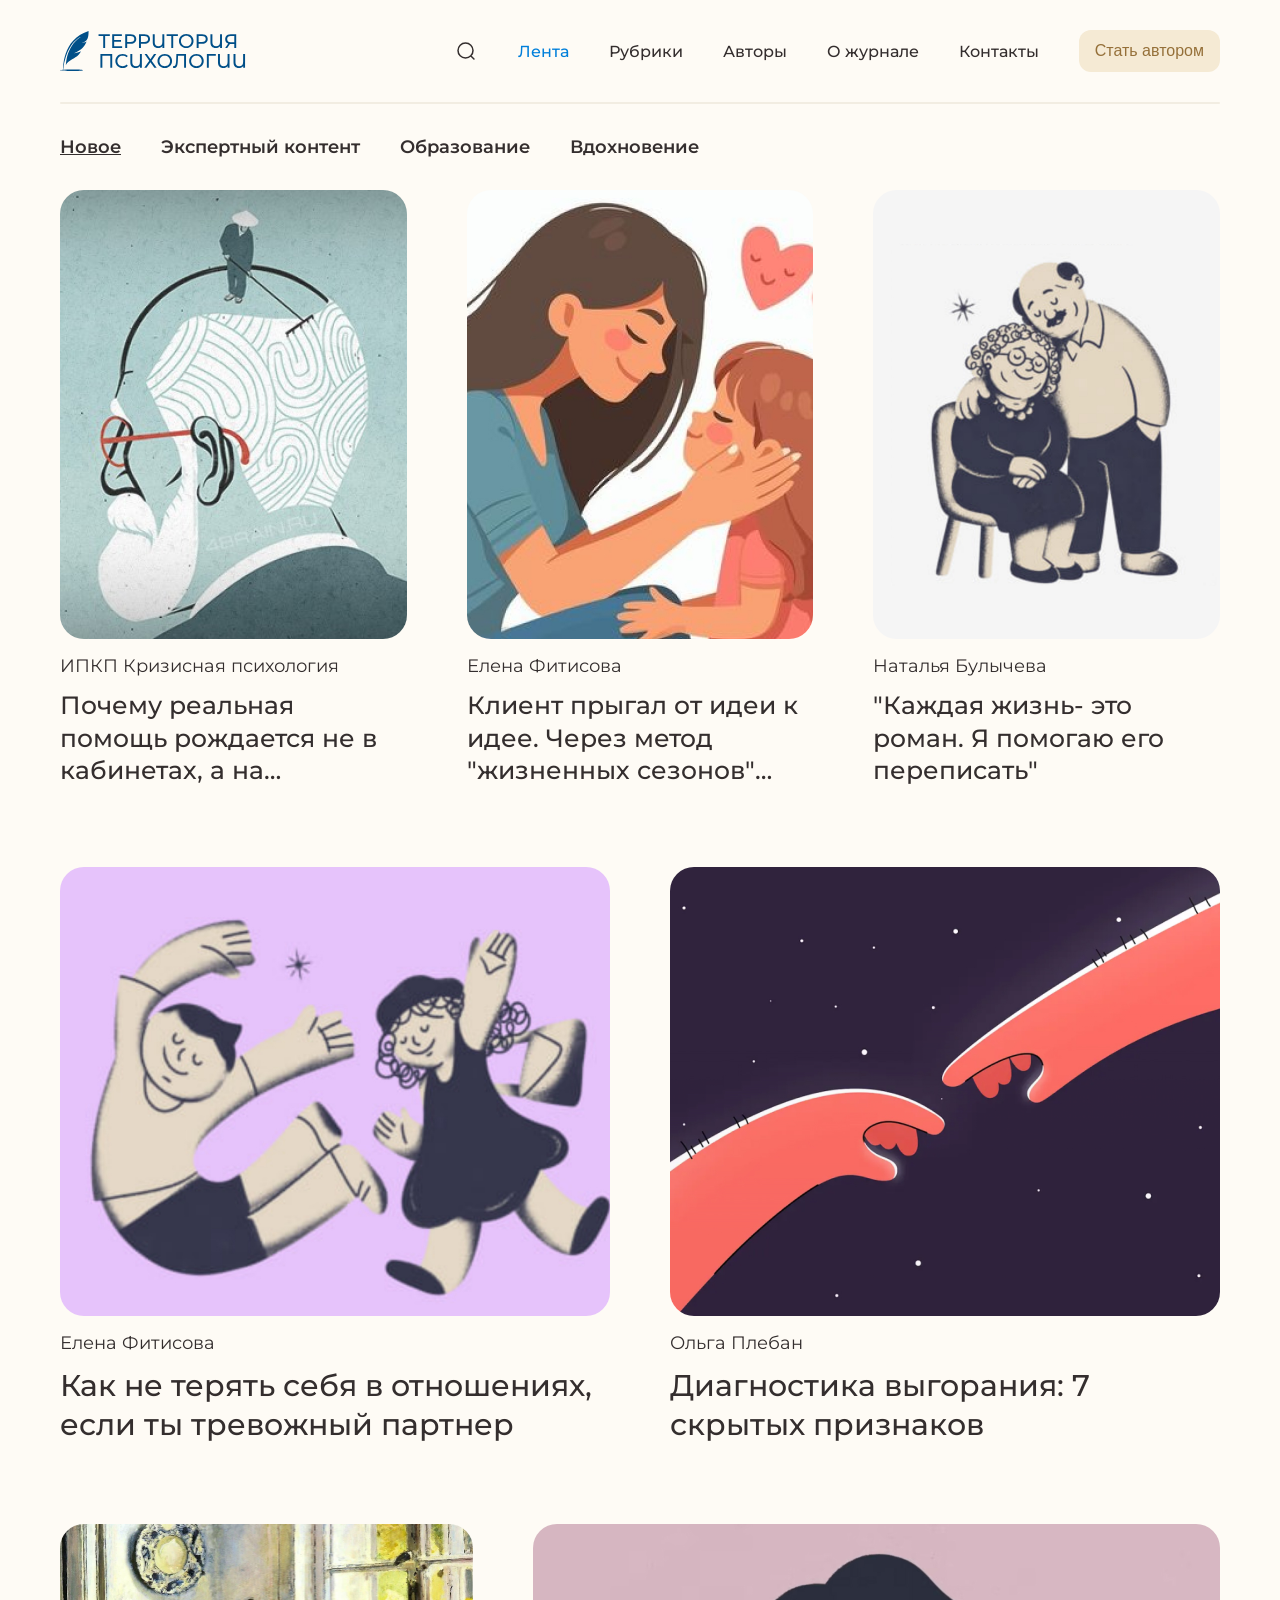
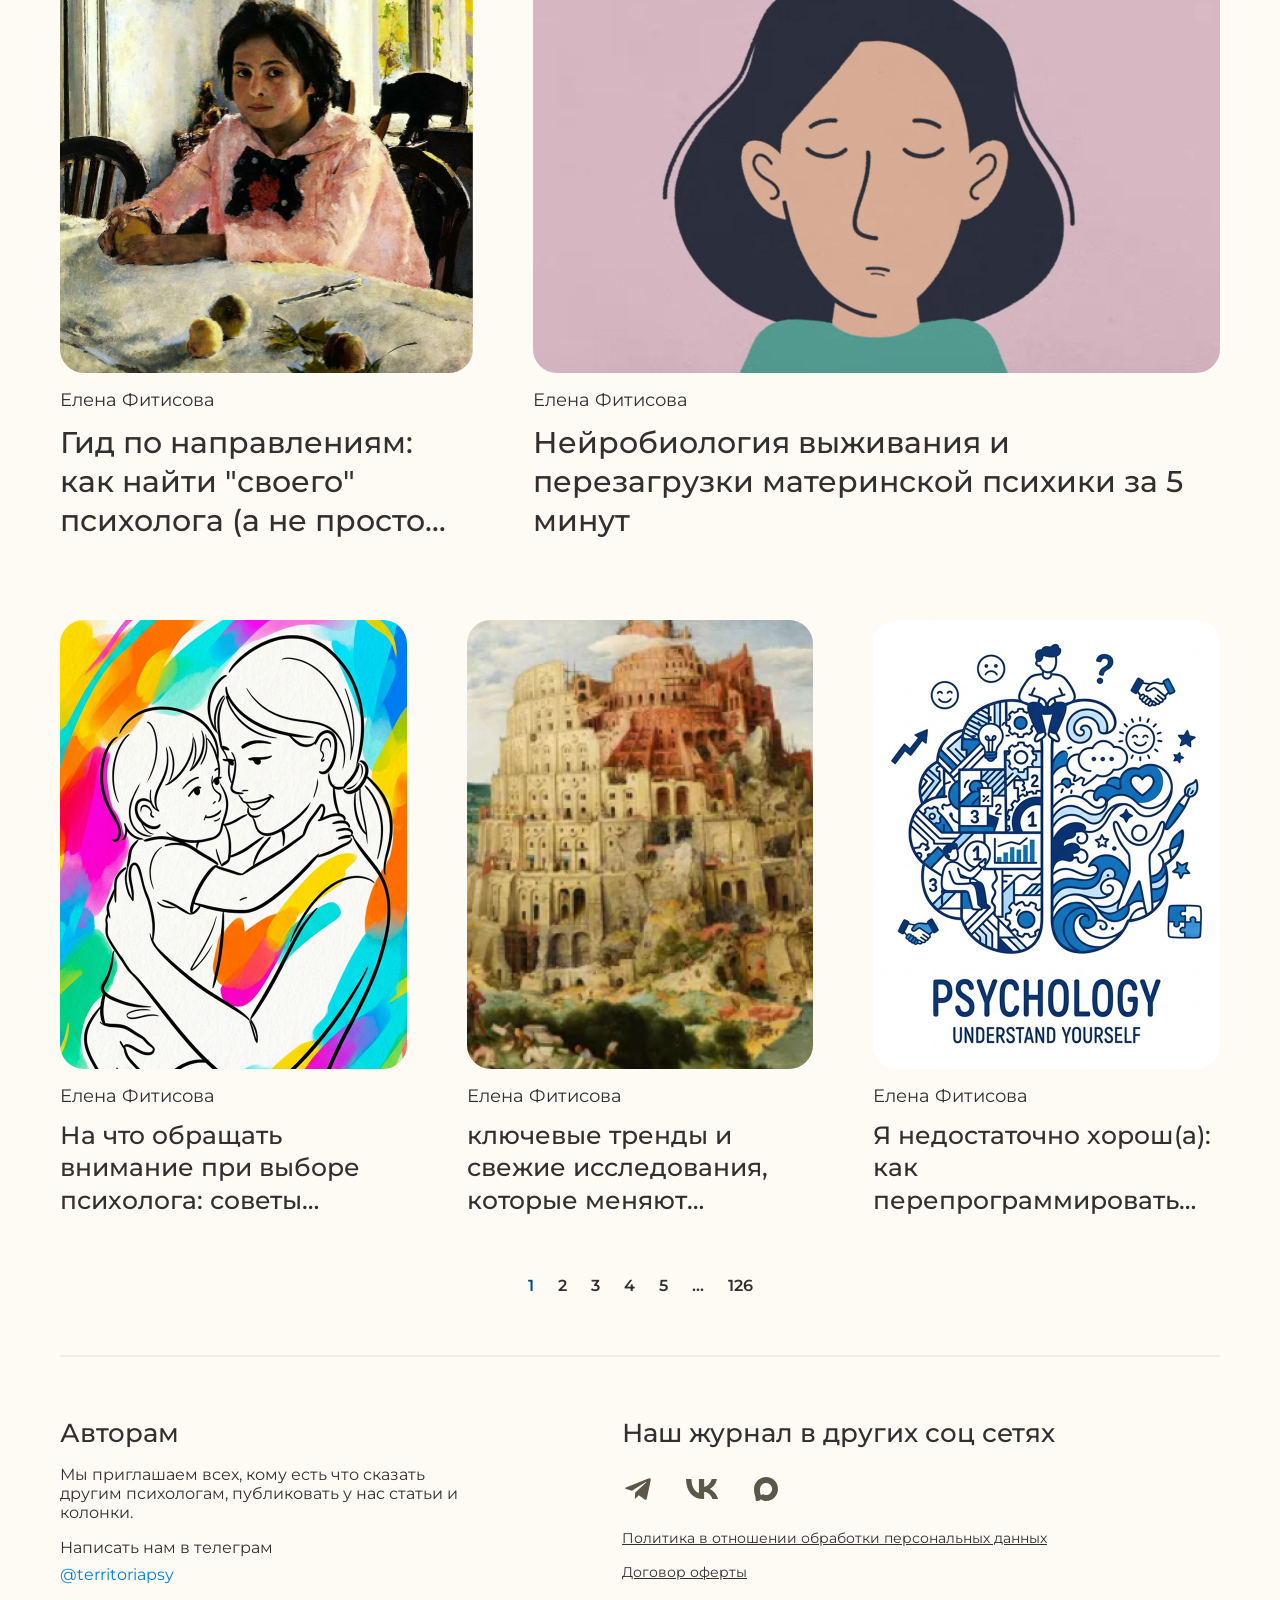
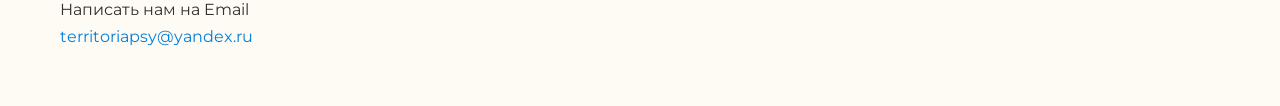
==== commit 4be84632: "Fix mobile tag indent, full-width back link, refine card/back spacing - Removed an inline style on t" ====
--- a/prototype/index.html
+++ b/prototype/index.html
@@ -35,7 +35,7 @@
     <div class="container" style="padding:0;">
       <div class="divider"></div>
     </div>
-    <div class="secondary-menu container" style="padding-left:0;padding-right:0;">
+    <div class="secondary-menu container">
       <a href="#" class="active">Новое</a>
       <a href="#">Экспертный контент</a>
       <a href="#">Образование</a>
--- a/prototype/styles.css
+++ b/prototype/styles.css
@@ -98,6 +98,7 @@
   font-size: 16px;
   font-weight: 500;
   white-space: nowrap;
+  transition: color 0.15s ease;
 }
 
 .header-menu-items a.active {
@@ -110,6 +111,14 @@
 
 .article-page .header-menu-items a.active {
   color: var(--blue-dark);
+}
+
+.header-menu-items a:hover {
+  color: var(--blue);
+}
+
+.article-page .header-menu-items a.active:hover {
+  color: var(--blue);
 }
 
 .social-icons {
@@ -126,7 +135,7 @@
 .author-cta {
   background: var(--tan-bg);
   color: var(--tan-text);
-  font-weight: 600;
+  font-weight: 500;
   font-size: 16px;
   padding: 12px 16px;
   border-radius: 12px;
@@ -192,7 +201,7 @@
   flex-direction: column;
   align-items: flex-end;
   gap: 32px;
-  padding: 48px 20px 0;
+  padding: 48px 20px 96px;
 }
 
 .mobile-menu-links a {
@@ -220,10 +229,12 @@
 
 .mobile-menu-cta {
   position: fixed;
-  left: 20px;
-  right: 20px;
-  bottom: 32px;
-  width: auto;
+  left: 0;
+  right: 0;
+  bottom: 0;
+  width: 100%;
+  padding: 20px;
+  border-radius: 0;
   text-align: center;
   background: var(--tan-bg-2);
   color: var(--tan-text-2);
@@ -239,9 +250,12 @@
 .secondary-menu {
   display: flex;
   gap: 40px;
+  font-weight: 600;
+  font-size: 18px;
+}
+
+.secondary-menu.container {
   padding: 32px 0;
-  font-weight: 700;
-  font-size: 18px;
 }
 
 .secondary-menu a.active {
@@ -251,17 +265,31 @@
 /* Back link on article page */
 
 .back-link {
-  display: inline-flex;
+  position: sticky;
+  top: 16px;
+  z-index: 20;
+  display: flex;
+  width: 100%;
   align-items: center;
   gap: 12px;
-  padding: 24px 0 0;
+  margin: 24px 0 0;
+  padding: 0;
+  border-radius: 12px;
+  background: var(--bg);
   font-size: 16px;
+  color: var(--text);
   cursor: pointer;
-}
-
-.back-link img {
+  transition: color 0.15s ease;
+}
+
+.back-link:hover {
+  color: var(--blue);
+}
+
+.back-link svg {
   width: 24px;
   height: 24px;
+  display: block;
 }
 
 /* Articles grid */
@@ -269,7 +297,7 @@
 .articles {
   display: flex;
   flex-direction: column;
-  gap: 60px;
+  gap: 80px;
   padding: 0 0 60px;
 }
 
@@ -282,14 +310,13 @@
 .card {
   display: flex;
   flex-direction: column;
-  gap: 19px;
   flex: 1;
   min-width: 0;
   cursor: pointer;
 }
 
 .card:hover .card-title {
-  opacity: 0.85;
+  color: var(--blue);
 }
 
 .card.card-narrow {
@@ -317,12 +344,14 @@
 .card-author {
   font-size: 18px;
   font-weight: 400;
+  margin-top: 16px;
 }
 
 .card-title {
   font-size: 25px;
   font-weight: 500;
   line-height: 1.3;
+  margin-top: 12px;
   transition: color 0.15s ease, opacity 0.15s ease;
   display: -webkit-box;
   -webkit-box-orient: vertical;
@@ -335,11 +364,6 @@
   font-weight: 500;
 }
 
-.card-link:hover .card-title {
-  color: var(--blue);
-  opacity: 1;
-}
-
 /* Pagination */
 
 .pagination {
@@ -427,7 +451,7 @@
 .article-header {
   display: flex;
   flex-direction: column;
-  gap: 16px;
+  gap: 40px;
   padding-top: 40px;
 }
 
@@ -459,7 +483,7 @@
 .article-content {
   display: flex;
   gap: 60px;
-  padding: 52px 0 0;
+  padding: 40px 0 0;
   align-items: flex-start;
 }
 
@@ -607,14 +631,16 @@
     display: flex;
   }
 
-  .secondary-menu {
+  .secondary-menu.container {
     gap: 24px;
-    padding: 16px 20px;
+    padding: 20px 20px 0;
     margin: 0 -20px;
     width: auto;
     overflow-x: auto;
     white-space: nowrap;
     -webkit-overflow-scrolling: touch;
+    -webkit-mask-image: linear-gradient(to right, #000 calc(100% - 48px), transparent 100%);
+    mask-image: linear-gradient(to right, #000 calc(100% - 48px), transparent 100%);
   }
 
   .secondary-menu::-webkit-scrollbar {
@@ -624,17 +650,21 @@
   /* Articles grid -> single column */
 
   .articles {
-    gap: 32px;
-    padding: 32px 0;
+    gap: 56px;
+    padding: 40px 0 32px;
   }
 
   .row {
     flex-direction: column;
-    gap: 32px;
-  }
-
-  .card {
-    gap: 12px;
+    gap: 56px;
+  }
+
+  .card-author {
+    margin-top: 12px;
+  }
+
+  .card-title {
+    margin-top: 12px;
   }
 
   .card.card-narrow,
@@ -686,7 +716,8 @@
   /* Article page */
 
   .back-link {
-    padding: 16px 0 0;
+    margin: 16px 0 0;
+    padding: 16px;
   }
 
   .article-header {
